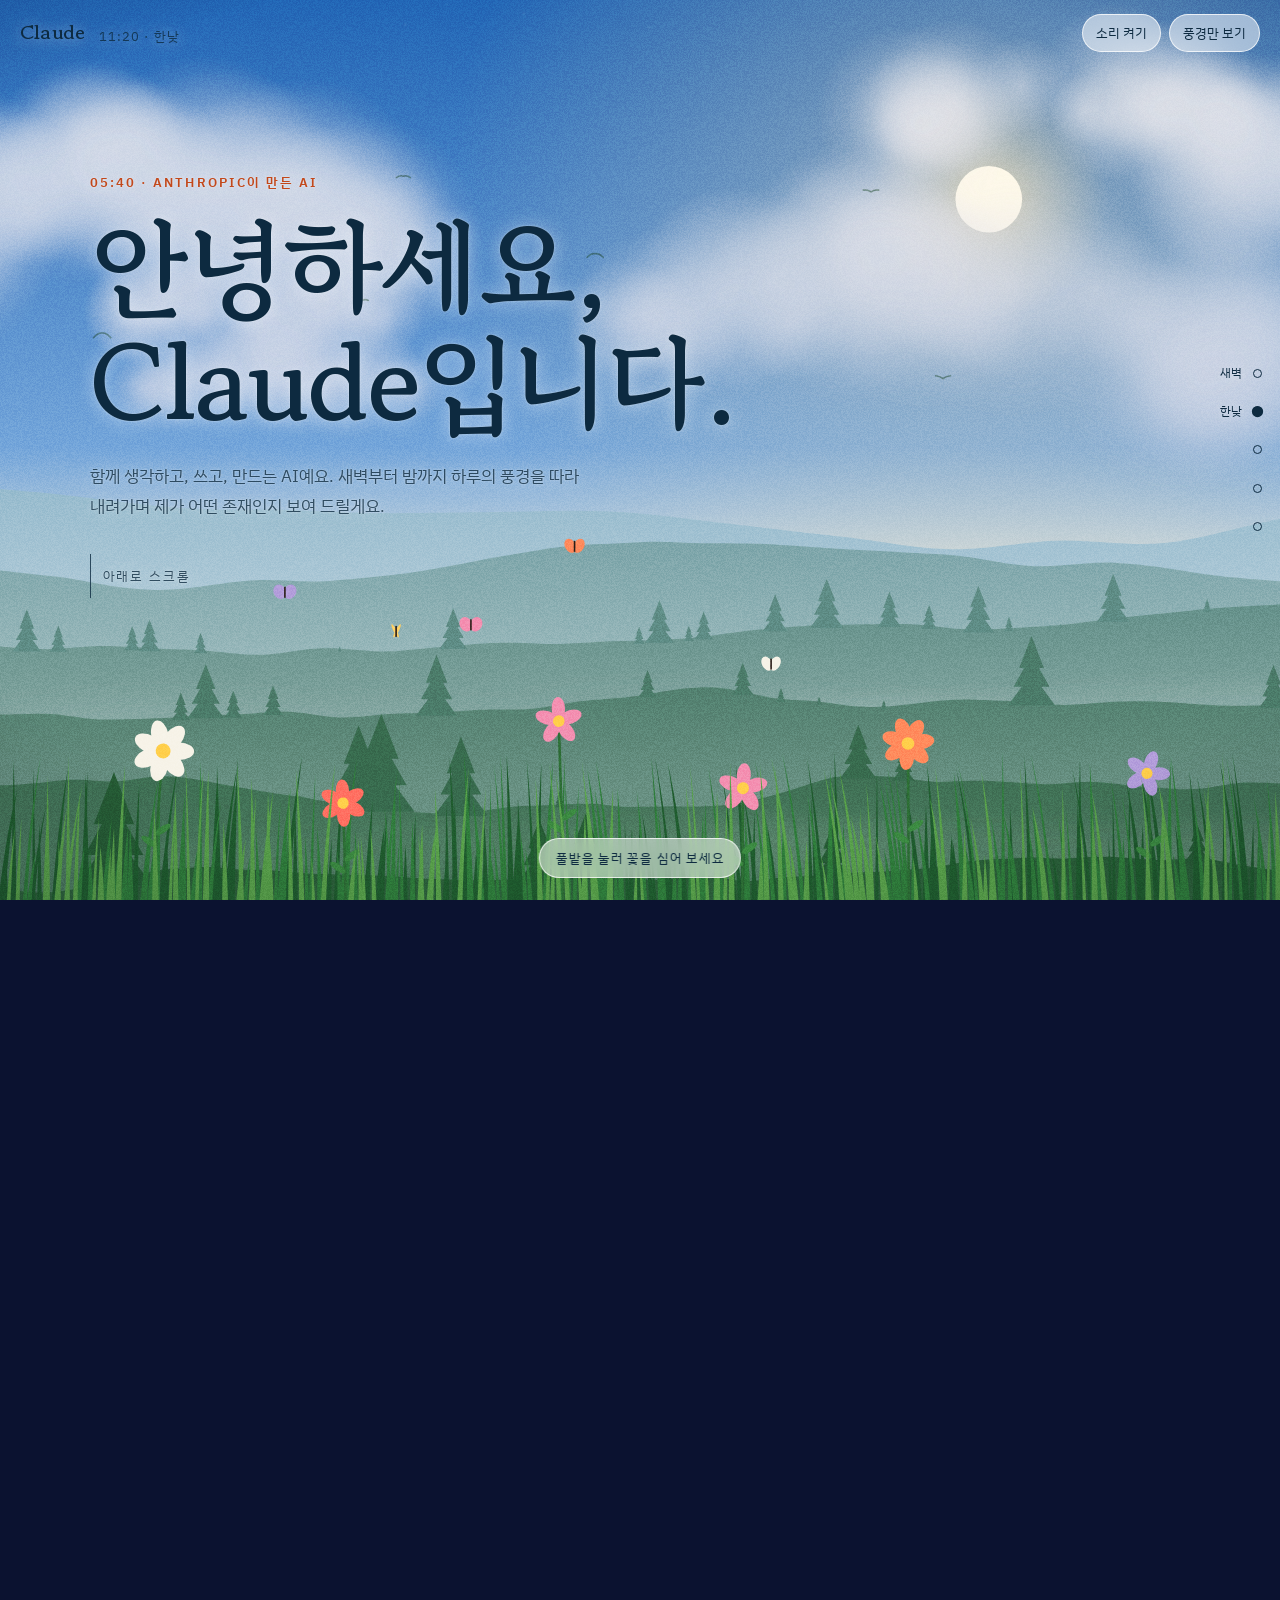
==== claude/index.html @ 13caf034 "Add interactive landscape site introducing Claude A single self-contained page at claude/index.html:" ====
<!DOCTYPE html>
<html lang="ko">
<head>
<meta charset="UTF-8">
<meta name="viewport" content="width=device-width, initial-scale=1.0, viewport-fit=cover">
<!--PAGE-->
<title>Claude의 하루</title>
<meta name="claude:viewport-fit-sides" content="cover">
<meta name="description" content="새벽부터 밤까지, 코드로 그린 풍경을 따라 걸으며 만나는 Claude 소개.">
<link rel="preconnect" href="https://fonts.googleapis.com">
<link rel="preconnect" href="https://fonts.gstatic.com" crossorigin>
<link rel="stylesheet" href="https://fonts.googleapis.com/css2?family=Gowun+Batang:wght@400;700&family=IBM+Plex+Sans+KR:wght@400;500;600&display=swap">
<style>
/* Layout: one fixed painted world behind the page; scrolling moves the clock from dawn to night,
   and short text panels drift over the sky while the lower third stays free for play. */
:root {
  color-scheme: dark;
  --night: #0b1230;          /* ground behind the canvas */
  --ink: #fdf8ef;            /* text on dusk and night skies */
  --ink-soft: rgba(253, 248, 239, .78);
  --ink-shadow: rgba(8, 10, 30, .55);
  --glass: rgba(14, 18, 44, .42);
  --glass-line: rgba(255, 255, 255, .2);
  --ember: #ff9a62;          /* sunrise accent */
  --focus: #ffd9a0;
  --display: "Gowun Batang", "Nanum Myeongjo", "Apple SD Gothic Neo", Georgia, serif;
  --body: "IBM Plex Sans KR", "Apple SD Gothic Neo", "Malgun Gothic", system-ui, sans-serif;
  --gutter-l: max(20px, env(safe-area-inset-left, 0px));
  --gutter-r: max(20px, env(safe-area-inset-right, 0px));
}
body[data-tone="day"] {
  --ink: #0d2a40;
  --ink-soft: rgba(13, 42, 64, .8);
  --ink-shadow: rgba(255, 255, 255, .5);
  --glass: rgba(255, 255, 255, .5);
  --glass-line: rgba(255, 255, 255, .75);
  --ember: #c2481b;
  --focus: #0d2a40;
}
* { box-sizing: border-box; }
html { scroll-behavior: auto; }
body {
  margin: 0;
  background: var(--night);
  color: var(--ink);
  font-family: var(--body);
  font-size: 16px;
  line-height: 1.7;
  -webkit-font-smoothing: antialiased;
  overflow-x: hidden;
  word-break: keep-all;
  overflow-wrap: break-word;
  transition: color .6s;
}
#track { height: 1140vh; }
#world, .grain { position: fixed; inset: 0; width: 100%; height: 100%; }
#world { display: block; touch-action: pan-y; }
.grain { pointer-events: none; mix-blend-mode: overlay; opacity: .09; background-size: 180px 180px; }
.vignette { position: fixed; inset: 0; pointer-events: none;
  background: radial-gradient(120% 90% at 50% 45%, transparent 55%, rgba(5, 6, 20, .38) 100%); }

button { font: inherit; color: inherit; background: none; border: 0; cursor: pointer; }
a { color: inherit; }
:focus-visible { outline: 2px solid var(--focus); outline-offset: 3px; border-radius: 6px; }

/* top bar */
.top {
  position: fixed; inset: 0 0 auto 0; z-index: 5;
  display: flex; align-items: center; justify-content: space-between; gap: 12px;
  padding: calc(14px + env(safe-area-inset-top, 0px)) var(--gutter-r) 10px var(--gutter-l);
  text-shadow: 0 1px 14px var(--ink-shadow);
}
.brand { display: flex; align-items: baseline; gap: 14px; min-width: 0; }
.brand b { font-family: var(--display); font-size: 20px; letter-spacing: .01em; }
.clock { font-size: 13px; letter-spacing: .08em; color: var(--ink-soft); font-variant-numeric: tabular-nums; white-space: nowrap; }
.tools { display: flex; gap: 8px; }
.tool {
  font-size: 13px; padding: 7px 13px; border-radius: 999px;
  border: 1px solid var(--glass-line); background: var(--glass);
  -webkit-backdrop-filter: blur(10px); backdrop-filter: blur(10px);
  white-space: nowrap; transition: background .3s, border-color .3s;
}
.tool[aria-pressed="true"] { background: var(--ink); color: var(--night); border-color: var(--ink); }
body[data-tone="day"] .tool[aria-pressed="true"] { color: #fff; }

/* chapter dots */
.dots {
  position: fixed; z-index: 5; top: 50%; right: max(14px, env(safe-area-inset-right, 0px));
  transform: translateY(-50%); display: flex; flex-direction: column; gap: 6px; align-items: flex-end;
}
.dot { display: flex; align-items: center; gap: 10px; padding: 6px 4px; font-size: 12px; letter-spacing: .06em; text-shadow: 0 1px 10px var(--ink-shadow); }
.dot span { opacity: 0; transform: translateX(6px); transition: opacity .3s, transform .3s; }
.dot i { width: 9px; height: 9px; border-radius: 50%; border: 1.5px solid var(--ink); transition: background .3s, transform .3s; }
.dot:hover span, .dot:focus-visible span, .dot.on span { opacity: 1; transform: none; }
.dot.on i { background: var(--ink); transform: scale(1.25); }

/* panels */
.panel {
  position: fixed; z-index: 3; inset: 0;
  padding: calc(92px + env(safe-area-inset-top, 0px)) var(--gutter-r) 90px var(--gutter-l);
  display: flex; pointer-events: none;
  opacity: 0; visibility: hidden; will-change: opacity, transform;
  text-shadow: 0 1px 18px var(--ink-shadow), 0 0 2px var(--ink-shadow);
}
.panel.first { opacity: 1; visibility: visible; }
.panel > .in { pointer-events: auto; min-width: 0; }
body.bare .panel, body.bare .dots { opacity: 0 !important; visibility: hidden !important; }
.eyebrow { font-size: 13px; letter-spacing: .16em; color: var(--ember); font-weight: 600; margin: 0 0 14px; font-variant-numeric: tabular-nums; }
h1, h2 { font-family: var(--display); font-weight: 700; margin: 0; text-wrap: balance; letter-spacing: -.01em; }
h1 { font-size: clamp(46px, 8.4vw, 118px); line-height: 1.08; }
h2 { font-size: clamp(30px, 4.2vw, 54px); line-height: 1.2; }
.lead { font-size: clamp(16px, 1.35vw, 19px); color: var(--ink-soft); max-width: 31em; margin: 22px 0 0; }

.p-hero { align-items: flex-start; padding-left: max(var(--gutter-l), 7vw); padding-top: 19vh; }
.cue { margin-top: 34px; display: inline-flex; align-items: center; gap: 12px; font-size: 13px; letter-spacing: .14em; color: var(--ink-soft); }
.cue::before { content: ""; width: 1px; height: 44px; background: currentColor; transform-origin: top; animation: drip 2.4s ease-in-out infinite; }
@keyframes drip { 0% { transform: scaleY(0); } 55% { transform: scaleY(1); opacity: 1; } 100% { transform: scaleY(1); opacity: 0; } }

.p-do { align-items: flex-start; padding-left: max(var(--gutter-l), 7vw); }
.does { list-style: none; padding: 0; margin: 30px 0 0; display: grid; grid-template-columns: repeat(2, minmax(0, 1fr)); gap: 20px 34px; max-width: 600px; }
.does li { border-top: 1px solid var(--ink); padding-top: 10px; }
.does b, .vals b { display: block; font-family: var(--display); font-size: 21px; }
.does span, .vals span { display: block; font-size: 14.5px; color: var(--ink-soft); line-height: 1.6; }

.p-chat { align-items: flex-start; justify-content: flex-end; padding-right: max(var(--gutter-r), 9vw); }
.chat {
  width: min(460px, 100%); border-radius: 22px; padding: 22px;
  background: var(--glass); border: 1px solid var(--glass-line);
  -webkit-backdrop-filter: blur(18px) saturate(1.2); backdrop-filter: blur(18px) saturate(1.2);
  text-shadow: none; box-shadow: 0 24px 60px -30px rgba(10, 30, 50, .5);
}
.chat h2 { font-size: 26px; }
.chat .note { font-size: 12.5px; color: var(--ink-soft); margin: 6px 0 0; }
.log { min-height: 168px; margin: 16px 0; display: flex; flex-direction: column; gap: 10px; justify-content: flex-end; }
.msg { max-width: 92%; padding: 10px 14px; border-radius: 16px; font-size: 15px; line-height: 1.65; white-space: pre-line; }
.msg.me { align-self: flex-end; background: var(--ink); color: #fff; border-bottom-right-radius: 5px; }
body:not([data-tone="day"]) .msg.me { color: var(--night); }
.msg.ai { align-self: flex-start; background: rgba(255, 255, 255, .5); border-bottom-left-radius: 5px; }
body:not([data-tone="day"]) .msg.ai { background: rgba(255, 255, 255, .12); }
.msg.ai.typing::after { content: ""; display: inline-block; width: 7px; height: 1em; margin-left: 2px; vertical-align: -2px; background: var(--ember); animation: blink 1s steps(2) infinite; }
@keyframes blink { 50% { opacity: 0; } }
.chips { display: flex; flex-wrap: wrap; gap: 8px; }
.chip { font-size: 14px; padding: 7px 14px; border-radius: 999px; border: 1px solid var(--ink); transition: background .25s, color .25s; }
.chip:hover:not(:disabled) { background: var(--ink); color: #fff; }
body:not([data-tone="day"]) .chip:hover:not(:disabled) { color: var(--night); }
.chip:disabled { opacity: .45; cursor: default; }

.p-vals { align-items: flex-start; justify-content: center; text-align: center; }
.p-vals .lead { margin-inline: auto; }
.vals { list-style: none; padding: 0; margin: 30px auto 0; display: grid; grid-template-columns: repeat(4, minmax(0, 1fr)); gap: 22px 30px; max-width: 980px; }
.vals li { border-top: 1px solid var(--glass-line); padding-top: 12px; }

.p-night { align-items: flex-end; padding-left: max(var(--gutter-l), 6vw); padding-bottom: 92px; }
.p-night .in { max-width: 400px; }
.p-night h2 { font-size: clamp(26px, 3vw, 38px); }
.p-night .lead { font-size: 15px; margin-top: 12px; }
.found { list-style: none; padding: 0; margin: 14px 0 0; font-size: 14px; display: grid; gap: 3px; }
.found li { color: var(--ink-soft); opacity: .5; }
.found li.got { opacity: 1; color: var(--ink); }
.found li b { font-family: var(--display); margin-right: 8px; color: var(--ember); }
.count { font-size: 13px; letter-spacing: .14em; margin-top: 12px; color: var(--ember); font-variant-numeric: tabular-nums; }

.p-end { align-items: flex-start; padding-left: max(var(--gutter-l), 7vw); padding-top: 17vh; }
.ways { display: flex; flex-wrap: wrap; gap: 12px; margin: 28px 0 0; padding: 0; list-style: none; }
.ways a {
  display: block; text-decoration: none; padding: 13px 20px; border-radius: 16px;
  border: 1px solid var(--glass-line); background: var(--glass);
  -webkit-backdrop-filter: blur(12px); backdrop-filter: blur(12px);
  transition: transform .25s, background .25s; text-shadow: none;
}
.ways a:hover { transform: translateY(-3px); background: rgba(255, 255, 255, .2); }
.ways b { display: block; font-family: var(--display); font-size: 19px; }
.ways span { font-size: 13px; color: var(--ink-soft); }
.fine { font-size: 12.5px; color: var(--ink-soft); margin: 26px 0 0; max-width: 34em; }
.again { margin-top: 14px; font-size: 14px; text-decoration: underline; text-underline-offset: 4px; padding: 4px 0; }

.hint {
  position: fixed; z-index: 4; left: 50%; bottom: calc(22px + env(safe-area-inset-bottom, 0px));
  transform: translateX(-50%); width: max-content; max-width: calc(100% - 40px); text-align: center;
  font-size: 13px; letter-spacing: .06em; padding: 8px 16px; border-radius: 999px;
  background: var(--glass); border: 1px solid var(--glass-line);
  -webkit-backdrop-filter: blur(10px); backdrop-filter: blur(10px);
  pointer-events: none; opacity: 0; transition: opacity .6s;
}
.hint.show { opacity: 1; }

@media (max-width: 760px) {
  .panel { padding-top: calc(78px + env(safe-area-inset-top, 0px)); padding-bottom: 76px; }
  .p-hero, .p-end { padding-top: 15vh; }
  .p-hero, .p-do, .p-end, .p-night { padding-left: var(--gutter-l); }
  .p-chat { padding-right: var(--gutter-r); justify-content: center; }
  .dots { display: none; }
  .tool .long { display: none; }
  .does { gap: 14px 18px; margin-top: 20px; }
  .does b, .vals b { font-size: 18px; }
  .does span, .vals span { font-size: 13.5px; }
  .vals { grid-template-columns: repeat(2, minmax(0, 1fr)); gap: 14px 18px; margin-top: 20px; }
  .p-vals { text-align: left; justify-content: flex-start; }
  .lead { margin-top: 14px; }
  .chat { padding: 16px; }
  .log { min-height: 150px; }
  .p-night { padding-bottom: 78px; }
  .found li:not(.latest) { display: none; }
}
@media (prefers-reduced-motion: reduce) {
  .cue::before { animation: none; }
}
</style>

<canvas id="world" aria-hidden="true"></canvas>
<div class="grain" id="grain"></div>
<div class="vignette"></div>

<header class="top">
  <div class="brand"><b>Claude</b><span class="clock" id="clock">05:40 · 새벽</span></div>
  <div class="tools">
    <button class="tool" id="btnSound" type="button" aria-pressed="false">소리<span class="long"> 켜기</span></button>
    <button class="tool" id="btnBare" type="button" aria-pressed="false">풍경만<span class="long"> 보기</span></button>
  </div>
</header>

<nav class="dots" aria-label="하루의 장면">
  <button class="dot on" type="button" data-u="0"><span>새벽</span><i></i></button>
  <button class="dot" type="button" data-u="2.25"><span>한낮</span><i></i></button>
  <button class="dot" type="button" data-u="5.35"><span>노을</span><i></i></button>
  <button class="dot" type="button" data-u="7.55"><span>밤</span><i></i></button>
  <button class="dot" type="button" data-u="10.4"><span>다시 새벽</span><i></i></button>
</nav>

<main>
  <section class="panel p-hero first" data-a="-2" data-b="-1" data-c="0.45" data-d="0.85">
    <div class="in">
      <p class="eyebrow">05:40 · ANTHROPIC이 만든 AI</p>
      <h1>안녕하세요,<br>Claude입니다.</h1>
      <p class="lead">함께 생각하고, 쓰고, 만드는 AI예요. 새벽부터 밤까지 하루의 풍경을 따라 내려가며 제가 어떤 존재인지 보여 드릴게요.</p>
      <div class="cue">아래로 스크롤</div>
    </div>
  </section>

  <section class="panel p-do" data-a="1.85" data-b="2.15" data-c="2.8" data-d="3.05">
    <div class="in">
      <p class="eyebrow">12:30 · 한낮의 초원</p>
      <h2>낮에는 함께<br>일을 합니다</h2>
      <ul class="does">
        <li><b>쓰기</b><span>초안을 잡고, 문장을 다듬고, 긴 글을 요약합니다.</span></li>
        <li><b>코딩</b><span>코드를 읽고, 버그를 찾고, 처음부터 만듭니다.</span></li>
        <li><b>분석</b><span>문서와 표, 이미지를 읽고 핵심을 정리합니다.</span></li>
        <li><b>배움</b><span>어려운 개념을 눈높이에 맞춰 풀어 설명합니다.</span></li>
      </ul>
    </div>
  </section>

  <section class="panel p-chat" data-a="3.05" data-b="3.3" data-c="3.85" data-d="4.1">
    <div class="in chat">
      <h2>말을 걸어 보세요</h2>
      <p class="note">예시로 미리 써 둔 답변이에요. 진짜 대화는 claude.ai에서 할 수 있어요.</p>
      <div class="log" id="log" aria-live="polite">
        <div class="msg ai">무엇이든 물어보세요. 아래 질문 중 하나를 골라 주세요.</div>
      </div>
      <div class="chips" id="chips">
        <button class="chip" type="button" data-q="0">넌 누구야?</button>
        <button class="chip" type="button" data-q="1">뭘 잘해?</button>
        <button class="chip" type="button" data-q="2">틀릴 때도 있어?</button>
        <button class="chip" type="button" data-q="3">시 한 줄 써 줘</button>
      </div>
    </div>
  </section>

  <section class="panel p-vals" data-a="5.0" data-b="5.3" data-c="6.0" data-d="6.3">
    <div class="in">
      <p class="eyebrow">18:50 · 노을 진 호수</p>
      <h2>어떤 마음으로 일하느냐도<br>중요합니다</h2>
      <ul class="vals">
        <li><b>정직하게</b><span>모르는 것은 모른다고 말합니다.</span></li>
        <li><b>신중하게</b><span>해가 될 수 있는 일 앞에서는 멈춰 생각합니다.</span></li>
        <li><b>호기심으로</b><span>어떤 주제든 진심으로 궁금해하며 듣습니다.</span></li>
        <li><b>당신 편에서</b><span>듣기 좋은 말보다 도움이 되는 말을 고릅니다.</span></li>
      </ul>
    </div>
  </section>

  <section class="panel p-night" data-a="7.2" data-b="7.5" data-c="8.7" data-d="8.95">
    <div class="in">
      <p class="eyebrow">23:40 · 별이 뜬 밤</p>
      <h2>흩어진 점을 이으면 이야기가 됩니다</h2>
      <p class="lead">저도 그렇게 일해요. 흩어진 정보를 이어 뜻을 만듭니다. 밤하늘에 숨은 별자리 다섯 개를 찾아보세요.</p>
      <ul class="found" id="found"></ul>
      <div class="count" id="count">별자리 0 / 5</div>
    </div>
  </section>

  <section class="panel p-end" data-a="9.5" data-b="9.85" data-c="99" data-d="100">
    <div class="in">
      <p class="eyebrow">05:40 · 다시, 새벽</p>
      <h2>내일도 여기 있을게요</h2>
      <p class="lead">저는 틀릴 수 있고, 사람을 대신할 수도 없어요. 다만 당신이 하려는 일을 조금 더 멀리, 조금 더 가볍게 가도록 도울 수 있습니다.</p>
      <ul class="ways">
        <li><a href="https://claude.ai" target="_blank" rel="noopener"><b>Claude 앱</b><span>웹 · 데스크톱 · 모바일에서 대화</span></a></li>
        <li><a href="https://claude.com/claude-code" target="_blank" rel="noopener"><b>Claude Code</b><span>터미널과 에디터에서 함께 코딩</span></a></li>
        <li><a href="https://platform.claude.com" target="_blank" rel="noopener"><b>API</b><span>내 서비스에 Claude 연결하기</span></a></li>
      </ul>
      <p class="fine">이 페이지의 풍경은 이미지 한 장 없이 전부 코드로 그렸습니다. Claude가 직접 만든 소개 페이지이며, Anthropic 공식 사이트는 아닙니다.</p>
      <button class="again" id="again" type="button">처음 새벽으로 돌아가기</button>
    </div>
  </section>
</main>

<div class="hint" id="hint"></div>
<div id="track"></div>

<script>
(() => {
'use strict';
const cv = document.getElementById('world'), ctx = cv.getContext('2d');
const reduce = matchMedia('(prefers-reduced-motion: reduce)').matches;
const TOTAL = 10.4;
const KF = [[1.2, 2.0], [4.3, 5.1], [6.5, 7.3], [8.8, 9.6]];

/* ---------- helpers ---------- */
const lerp = (a, b, t) => a + (b - a) * t;
const clamp = (v, a = 0, b = 1) => v < a ? a : v > b ? b : v;
const smooth = (a, b, v) => { const t = clamp((v - a) / (b - a)); return t * t * (3 - 2 * t); };
const hash = n => { const s = Math.sin(n * 127.1 + 311.7) * 43758.5453; return s - Math.floor(s); };
const noise = x => { const i = Math.floor(x), f = x - i, u = f * f * (3 - 2 * f); return lerp(hash(i), hash(i + 1), u); };
const fbm = x => noise(x) * .5 + noise(x * 2.03 + 11.3) * .27 + noise(x * 4.1 + 5.7) * .15 + noise(x * 8.3 + 2.1) * .08;
const hex = h => [parseInt(h.slice(1, 3), 16), parseInt(h.slice(3, 5), 16), parseInt(h.slice(5, 7), 16)];
const mix = (a, b, t) => [lerp(a[0], b[0], t), lerp(a[1], b[1], t), lerp(a[2], b[2], t)];
const rgb = (c, a = 1) => `rgba(${c[0] | 0},${c[1] | 0},${c[2] | 0},${a})`;
const rnd = (a = 1, b) => b === undefined ? Math.random() * a : a + Math.random() * (b - a);

/* ---------- scenes ---------- */
const RAW = [
  { name: '새벽', clock: 340, top: '#131a42', mid: '#5a4a84', bot: '#f8b78c', midPos: .48, far: '#8d86b3', near: '#141935',
    mist: '#f6c6aa', mistA: .6, sun: [.64, .565], sunC: '#fff1d2', glow: '#ff9c68', sunR: .042, moon: 0, stars: .3, cloud: .3,
    cloudA: '#ffd3ba', cloudB: '#a67fa6', base: [.64, .70, .77, .85, .93, 1.03], amp: [.30, .27, .22, .18, .15, .13],
    sharp: .85, forest: .55, water: 0, grass: 0, night: 0, fog: .9, birds: 1 },
  { name: '한낮', clock: 750, top: '#2676cf', mid: '#79b9ec', bot: '#e6f4f0', midPos: .5, far: '#8fc0cf', near: '#2a6a35',
    mist: '#eaf8ff', mistA: .35, sun: [.8, .15], sunC: '#fffcee', glow: '#fff3bf', sunR: .036, moon: 0, stars: 0, cloud: .95,
    cloudA: '#ffffff', cloudB: '#c5d9ee', base: [.66, .71, .77, .84, .92, 1.02], amp: [.13, .12, .11, .10, .09, .08],
    sharp: 0, forest: .2, water: 0, grass: 1, night: 0, fog: 0, birds: .5 },
  { name: '노을', clock: 1130, top: '#221a4c', mid: '#c0527a', bot: '#ffc56c', midPos: .58, far: '#9a5880', near: '#21132e',
    mist: '#ff9f78', mistA: .5, sun: [.5, .58], sunC: '#fff1c4', glow: '#ff7a3c', sunR: .052, moon: 0, stars: .12, cloud: .5,
    cloudA: '#ffb48c', cloudB: '#86477a', base: [.612, .617, .622, .628, .633, 1.1], amp: [.21, .16, .11, .065, .03, .1],
    sharp: .55, forest: .4, water: 1, grass: 0, night: 0, fog: .25, birds: .6 },
  { name: '밤', clock: 1420, top: '#030716', mid: '#0a1737', bot: '#1f3b68', midPos: .55, far: '#1a3058', near: '#03060f',
    mist: '#2f548a', mistA: .45, sun: [.3, 1.2], sunC: '#fff1d2', glow: '#ff9c68', sunR: .04, moon: 1, stars: 1, cloud: .07,
    cloudA: '#5a76a8', cloudB: '#17264a', base: [.68, .74, .80, .86, .93, 1.03], amp: [.20, .20, .18, .15, .13, .12],
    sharp: .6, forest: .75, water: 0, grass: 0, night: 1, fog: .3, birds: 0 },
  { name: '새벽', clock: 1780, top: '#1c2960', mid: '#b47393', bot: '#ffdcaa', midPos: .46, far: '#a595c0', near: '#1a2046',
    mist: '#ffd3ba', mistA: .65, sun: [.44, .5], sunC: '#fff6de', glow: '#ffab78', sunR: .046, moon: 0, stars: .08, cloud: .55,
    cloudA: '#ffe0c4', cloudB: '#c08aa4', base: [.63, .69, .76, .84, .92, 1.03], amp: [.27, .25, .21, .17, .14, .12],
    sharp: .8, forest: .5, water: 0, grass: 0, night: 0, fog: 1, birds: 1 }
];
const COLORS = ['top', 'mid', 'bot', 'far', 'near', 'mist', 'sunC', 'glow', 'cloudA', 'cloudB'];
const NUMS = ['clock', 'midPos', 'mistA', 'sunR', 'moon', 'stars', 'cloud', 'sharp', 'forest', 'water', 'grass', 'night', 'fog', 'birds'];
const S = RAW.map(r => { const o = { ...r }; COLORS.forEach(k => o[k] = hex(r[k])); return o; });
const P = {};
function blend(s) {
  const i = Math.min(S.length - 2, Math.floor(s)), t = clamp(s - i), A = S[i], B = S[i + 1];
  COLORS.forEach(k => P[k] = mix(A[k], B[k], t));
  NUMS.forEach(k => P[k] = lerp(A[k], B[k], t));
  P.sun = [lerp(A.sun[0], B.sun[0], t), lerp(A.sun[1], B.sun[1], t)];
  P.base = A.base.map((v, k) => lerp(v, B.base[k], t));
  P.amp = A.amp.map((v, k) => lerp(v, B.amp[k], t));
}

/* ---------- state ---------- */
let W = 0, H = 0, DPR = 1, T = 0, last = performance.now();
let u = 0, sT = 0, sE = 0, wx = 0;
const ptr = { x: .5, y: .5, sx: .5, sy: .5, px: -999, py: -999, on: false };
const FREQ = [1.0, 1.25, 1.5, 1.8, 2.1, 2.4], SPEED = [.1, .18, .3, .46, .68, 1];
const WATER_Y = .636;

/* ---------- prerendered pieces ---------- */
let starCv, cloudCv, cloudCtx, puffs = [], auroraCv, tw = [];
function makePuff(seed) {
  const c = document.createElement('canvas'); c.width = 512; c.height = 220;
  const g = c.getContext('2d');
  for (let i = 0; i < 22; i++) {
    const x = 70 + hash(seed + i) * 372, r = 34 + hash(seed + i * 3.3) * 58;
    const y = 150 - hash(seed + i * 7.7) * 60 * Math.sin((x - 70) / 372 * Math.PI) - r * .15;
    const gr = g.createRadialGradient(x, y, 0, x, y, r);
    gr.addColorStop(0, 'rgba(255,255,255,.55)'); gr.addColorStop(.6, 'rgba(255,255,255,.22)'); gr.addColorStop(1, 'rgba(255,255,255,0)');
    g.fillStyle = gr; g.beginPath(); g.arc(x, y, r, 0, 7); g.fill();
  }
  return c;
}
function buildStatic() {
  starCv = document.createElement('canvas'); starCv.width = Math.round(W * DPR); starCv.height = Math.round(H * .8 * DPR);
  const g = starCv.getContext('2d'); g.scale(DPR, DPR);
  // milky way
  g.save(); g.translate(W * .55, H * .3); g.rotate(-.5);
  for (let i = 0; i < 26; i++) {
    const x = (hash(i * 3.1) - .5) * W * 1.2, y = (hash(i * 5.3) - .5) * H * .12, r = H * (.08 + hash(i * 9.1) * .12);
    const gr = g.createRadialGradient(x, y, 0, x, y, r);
    gr.addColorStop(0, 'rgba(150,170,255,.07)'); gr.addColorStop(1, 'rgba(150,170,255,0)');
    g.fillStyle = gr; g.fillRect(x - r, y - r, r * 2, r * 2);
  }
  for (let i = 0; i < 700; i++) {
    const x = (Math.random() - .5) * W * 1.3, y = (Math.random() + Math.random() - 1) * H * .09;
    g.fillStyle = `rgba(235,240,255,${rnd(.15, .6)})`; g.fillRect(x, y, rnd(.5, 1.3), rnd(.5, 1.3));
  }
  g.restore();
  const n = Math.round(W * H / 1900);
  for (let i = 0; i < n; i++) {
    const x = Math.random() * W, y = Math.pow(Math.random(), 1.3) * H * .8, r = Math.random() < .08 ? rnd(1, 1.6) : rnd(.4, 1);
    g.fillStyle = `rgba(${rnd(220, 255) | 0},${rnd(225, 250) | 0},255,${rnd(.35, .95)})`;
    g.beginPath(); g.arc(x, y, r, 0, 7); g.fill();
  }
  tw = []; for (let i = 0; i < 46; i++) tw.push({ x: Math.random(), y: Math.random() * .6, r: rnd(1, 1.9), p: rnd(7), s: rnd(.8, 2.2) });
  cloudCv = document.createElement('canvas'); cloudCv.width = Math.ceil(W / 2); cloudCv.height = Math.ceil(H * .72 / 2);
  cloudCtx = cloudCv.getContext('2d');
}
function buildOnce() {
  puffs = [makePuff(1), makePuff(40), makePuff(90)];
  auroraCv = document.createElement('canvas'); auroraCv.width = 1; auroraCv.height = 128;
  const g = auroraCv.getContext('2d'), gr = g.createLinearGradient(0, 0, 0, 128);
  gr.addColorStop(0, 'rgba(150,110,255,0)'); gr.addColorStop(.25, 'rgba(130,140,255,.35)');
  gr.addColorStop(.6, 'rgba(90,255,190,.75)'); gr.addColorStop(.85, 'rgba(120,255,170,.3)'); gr.addColorStop(1, 'rgba(120,255,170,0)');
  g.fillStyle = gr; g.fillRect(0, 0, 1, 128);
  const n = document.createElement('canvas'); n.width = n.height = 180;
  const ng = n.getContext('2d'), id = ng.createImageData(180, 180);
  for (let i = 0; i < id.data.length; i += 4) { const v = Math.random() * 255; id.data[i] = id.data[i + 1] = id.data[i + 2] = v; id.data[i + 3] = 255; }
  ng.putImageData(id, 0, 0);
  document.getElementById('grain').style.backgroundImage = `url(${n.toDataURL()})`;
}

/* ---------- actors ---------- */
const clouds = Array.from({ length: 8 }, (_, i) => ({ x: hash(i * 2.7) * 1.6, y: .06 + hash(i * 4.9) * .36, s: .5 + hash(i * 8.3) * .9, v: .004 + hash(i * 6.1) * .006, k: i % 3 }));
let blades = [], bladeW = 0;
function buildGrass() {
  if (Math.abs(bladeW - W) < 2) return; bladeW = W;
  const n = Math.min(560, Math.floor(W / 4.2)); blades = [];
  for (let i = 0; i < n; i++) blades.push({ x: (i + Math.random()) / n * W, h: rnd(.055, .2), w: rnd(1.6, 3.4), c: (Math.random() * 3) | 0, p: rnd(7), b: 0 });
}
const PETALS = ['#ff8a5c', '#ffd166', '#f7f3e8', '#f48fb1', '#b39ddb', '#ff6f61'];
const flowers = [];
function plant(xn, hn, t0) {
  flowers.push({ x: xn, h: hn, t0, c: PETALS[(Math.random() * PETALS.length) | 0], n: 5 + ((Math.random() * 3) | 0), p: rnd(7), b: 0, r: rnd(.85, 1.25) });
  if (flowers.length > 70) flowers.shift();
}
[[.12, .2], [.27, .13], [.44, .24], [.58, .15], [.71, .21], [.9, .17]].forEach(([x, h]) => plant(x, h, -10));
const birds = [], bursts = [];
for (let i = 0; i < 6; i++) birds.push({ x: rnd(1), y: rnd(.18, .42), v: rnd(.012, .022), p: rnd(7), s: rnd(5, 9) });
const flies = Array.from({ length: 5 }, (_, i) => ({ x: rnd(1), y: rnd(.55, .8), p: rnd(100), c: PETALS[i % PETALS.length] }));
const glow = Array.from({ length: 30 }, () => ({ x: rnd(1), y: rnd(.5, .95), p: rnd(100), s: rnd(.6, 1.4) }));
const ripples = [], shoots = [];
let lastRipple = 0, nextShoot = 4;

const CONS = [
  { name: '쓰다', desc: '초안을 쓰고, 문장을 다듬습니다.', at: [.15, .26], pt: [.22, .17], p: [[-1, 1], [-.45, .4], [.1, -.1], [.9, -.9], [.75, -.05]], e: [[0, 1], [1, 2], [2, 3], [3, 4], [4, 2]] },
  { name: '짓다', desc: '코드를 읽고, 고치고, 새로 만듭니다.', at: [.36, .17], pt: [.74, .15], p: [[-.35, -.8], [-1, 0], [-.35, .8], [.35, -.8], [1, 0], [.35, .8]], e: [[0, 1], [1, 2], [3, 4], [4, 5]] },
  { name: '읽다', desc: '자료와 이미지에서 의미를 찾아냅니다.', at: [.56, .33], pt: [.26, .33], p: [[-1, .7], [-.45, .1], [0, .45], [.5, -.4], [1, -.8]], e: [[0, 1], [1, 2], [2, 3], [3, 4]] },
  { name: '잇다', desc: '여러 언어를 오가며 뜻을 잇습니다.', at: [.75, .19], pt: [.75, .32], p: [[-1, .5], [-.5, -.2], [0, -.5], [.5, -.2], [1, .5]], e: [[0, 1], [1, 2], [2, 3], [3, 4], [0, 4]] },
  { name: '헤아리다', desc: '복잡한 문제를 차근차근 풀어 갑니다.', at: [.9, .4], pt: [.5, .45], p: [[0, 0], [0, -1], [.95, -.31], [.59, .81], [-.59, .81], [-.95, -.31]], e: [[0, 1], [0, 2], [0, 3], [0, 4], [0, 5]] }
];
CONS.forEach(c => { c.found = false; c.t0 = 0; });
const foundEl = document.getElementById('found'), countEl = document.getElementById('count');
CONS.forEach(c => { const li = document.createElement('li'); li.textContent = '· · ·'; foundEl.appendChild(li); c.li = li; });
const conPos = c => { const a = W < H * .85 ? c.pt : c.at; return [a[0] * W, a[1] * H, Math.min(W, H) * (W < H * .85 ? .095 : .085)]; };
function find(c) {
  if (c.found) return; c.found = true; c.t0 = T;
  foundEl.querySelectorAll('.latest').forEach(l => l.classList.remove('latest'));
  c.li.innerHTML = ''; const b = document.createElement('b'); b.textContent = c.name; c.li.append(b, c.desc); c.li.classList.add('got', 'latest');
  const n = CONS.filter(k => k.found).length;
  countEl.textContent = n === 5 ? '다섯 개를 모두 찾았어요' : `별자리 ${n} / 5`;
  chime(n + 1);
  if (n === 5) for (let i = 0; i < 6; i++) setTimeout(() => shoot(rnd(.1, .8) * W, rnd(.05, .3) * H), i * 260);
}
function shoot(x, y) { shoots.push({ x, y, vx: rnd(520, 760), vy: rnd(190, 320), t: 0 }); }

/* ---------- sound (off until asked) ---------- */
let ac = null, master = null, soundOn = false;
const NOTES = [392, 523.25, 587.33, 659.25, 783.99, 880, 1046.5];
function initSound() {
  ac = new (window.AudioContext || window.webkitAudioContext)();
  master = ac.createGain(); master.gain.value = 0; master.connect(ac.destination);
  const len = ac.sampleRate * 3, buf = ac.createBuffer(1, len, ac.sampleRate), d = buf.getChannelData(0);
  let b = 0; for (let i = 0; i < len; i++) { b = (b + .02 * (Math.random() * 2 - 1)) / 1.02; d[i] = b * 3.2; }
  const src = ac.createBufferSource(); src.buffer = buf; src.loop = true;
  const lp = ac.createBiquadFilter(); lp.type = 'lowpass'; lp.frequency.value = 480;
  const wg = ac.createGain(); wg.gain.value = .16;
  const lfo = ac.createOscillator(), lg = ac.createGain(); lfo.frequency.value = .11; lg.gain.value = .09;
  lfo.connect(lg); lg.connect(wg.gain); lfo.start();
  src.connect(lp); lp.connect(wg); wg.connect(master); src.start();
}
function chime(i) {
  if (!soundOn || !ac) return;
  const t = ac.currentTime, f = NOTES[((i | 0) % NOTES.length + NOTES.length) % NOTES.length];
  [1, 2.01].forEach((m, k) => {
    const o = ac.createOscillator(), g = ac.createGain();
    o.type = k ? 'triangle' : 'sine'; o.frequency.value = f * m;
    g.gain.setValueAtTime(0, t); g.gain.linearRampToValueAtTime(k ? .04 : .13, t + .015); g.gain.exponentialRampToValueAtTime(.0001, t + 1.8);
    o.connect(g); g.connect(master); o.start(t); o.stop(t + 1.9);
  });
}
const btnSound = document.getElementById('btnSound');
btnSound.addEventListener('click', () => {
  soundOn = !soundOn;
  try { if (!ac) initSound(); ac.resume(); master.gain.linearRampToValueAtTime(soundOn ? 1 : 0, ac.currentTime + .4); } catch (e) { soundOn = false; }
  btnSound.setAttribute('aria-pressed', soundOn);
  btnSound.firstChild.textContent = '소리';
  btnSound.querySelector('.long').textContent = soundOn ? ' 끄기' : ' 켜기';
  if (soundOn) chime(2);
});
const btnBare = document.getElementById('btnBare');
btnBare.addEventListener('click', () => {
  const on = document.body.classList.toggle('bare');
  btnBare.setAttribute('aria-pressed', on);
  btnBare.querySelector('.long').textContent = on ? ' 보는 중' : ' 보기';
});

/* ---------- drawing ---------- */
function ridgeY(L, x) {
  const xw = x / H * FREQ[L] + wx * SPEED[L] + L * 37.7;
  let n = fbm(xw);
  if (P.sharp > .01) { const r = 1 - Math.abs(2 * fbm(xw * .62 + 91.3) - 1); n = lerp(n, r * r * .85 + n * .3, P.sharp); }
  return (P.base[L] - P.amp[L] * n) * H - (ptr.sy - .5) * 10 * (L / 5);
}
function drawRidge(L) {
  const c = mix(P.far, P.near, Math.pow(L / 5, .85));
  const top = (P.base[L] - P.amp[L]) * H, bot = Math.min(H, P.base[L] * H + 30);
  const g = ctx.createLinearGradient(0, top, 0, bot);
  g.addColorStop(0, rgb(c)); g.addColorStop(1, rgb(mix(c, P.mist, P.mistA * (1 - L / 5.6))));
  ctx.fillStyle = g; ctx.beginPath(); ctx.moveTo(-10, H + 10);
  for (let x = -10; x <= W + 10; x += 5) ctx.lineTo(x, ridgeY(L, x));
  ctx.lineTo(W + 10, H + 10); ctx.closePath(); ctx.fill();
  if (L >= 2 && P.forest > .02) {
    const cw = lerp(16, 46, (L - 2) / 3) * H / 900, off = wx * SPEED[L] / FREQ[L] * H;
    const k0 = Math.floor(off / cw) - 1, k1 = Math.ceil((off + W) / cw) + 1;
    ctx.fillStyle = rgb(c); ctx.beginPath();
    for (let k = k0; k <= k1; k++) {
      const sc = clamp((P.forest - hash(k * 13.1 + L * 7.3)) * 5); if (sc <= 0) continue;
      const x = (k + hash(k * 3.7 + L) * .8) * cw - off, h = cw * lerp(1.3, 3.1, hash(k * 9.9 + L * 2)) * sc, w = h * .34, y = ridgeY(L, x) + 3;
      for (let j = 0; j < 3; j++) { const yy = y - h * j * .27, ww = w * (1 - j * .24); ctx.moveTo(x - ww, yy); ctx.lineTo(x, yy - h * .46); ctx.lineTo(x + ww, yy); }
    }
    ctx.fill();
  }
}
function drawFog(y, seed, a) {
  if (a < .02) return;
  ctx.globalAlpha = a;
  for (let i = 0; i < 3; i++) {
    const w = W * (.7 + hash(seed + i) * .5), x = ((hash(seed + i * 3) * 1.6 + T * .006 * (i % 2 ? 1 : -1) - wx * .2) % 1.6 + 1.6) % 1.6 * W - w * .8;
    ctx.drawImage(puffs[i % 3], x, y * H - H * .07, w, H * .13);
  }
  ctx.globalAlpha = 1;
}
function drawSky() {
  const g = ctx.createLinearGradient(0, 0, 0, H);
  g.addColorStop(0, rgb(P.top)); g.addColorStop(P.midPos, rgb(P.mid)); g.addColorStop(.67, rgb(P.bot)); g.addColorStop(1, rgb(P.bot));
  ctx.fillStyle = g; ctx.fillRect(0, 0, W, H);
  if (P.stars > .01) {
    ctx.globalAlpha = P.stars; ctx.drawImage(starCv, 0, 0, W, H * .8);
    ctx.fillStyle = '#fff';
    for (const s of tw) { ctx.globalAlpha = P.stars * (.45 + .55 * Math.sin(T * s.s + s.p)); ctx.beginPath(); ctx.arc(s.x * W, s.y * H, s.r, 0, 7); ctx.fill(); }
    ctx.globalAlpha = 1;
  }
  if (P.night > .02) {
    ctx.globalCompositeOperation = 'lighter';
    for (let x = 0; x < W; x += 6) {
      const k = x / W, n = fbm(k * 2.6 + T * .04), m = fbm(k * 6.5 - T * .07 + 50);
      const a = P.night * .42 * Math.pow(clamp(m * 1.7 - .35), 2) * smooth(.15, .5, k);
      if (a < .01) continue;
      ctx.globalAlpha = a; ctx.drawImage(auroraCv, x, H * (.02 + .16 * n), 6, H * (.3 + .28 * m));
    }
    ctx.globalAlpha = 1; ctx.globalCompositeOperation = 'source-over';
  }
  // sun
  const sx = P.sun[0] * W + (ptr.sx - .5) * -14, sy = P.sun[1] * H;
  if (sy < H * 1.1) {
    const R = H * .6, gr = ctx.createRadialGradient(sx, sy, 0, sx, sy, R);
    gr.addColorStop(0, rgb(P.glow, .8)); gr.addColorStop(.22, rgb(P.glow, .3)); gr.addColorStop(1, rgb(P.glow, 0));
    ctx.fillStyle = gr; ctx.fillRect(sx - R, sy - R, R * 2, R * 2);
    ctx.fillStyle = rgb(P.sunC); ctx.beginPath(); ctx.arc(sx, sy, H * P.sunR, 0, 7); ctx.fill();
  }
  if (P.moon > .01) {
    const pt = W < H * .85, mx = W * (pt ? .5 : .93), my = H * ((pt ? .21 : .1) + (1 - P.moon) * .35), r = H * .034;
    ctx.globalAlpha = P.moon;
    const gr = ctx.createRadialGradient(mx, my, 0, mx, my, r * 7);
    gr.addColorStop(0, 'rgba(170,195,255,.4)'); gr.addColorStop(1, 'rgba(170,195,255,0)');
    ctx.fillStyle = gr; ctx.fillRect(mx - r * 7, my - r * 7, r * 14, r * 14);
    ctx.fillStyle = '#f4f0e3'; ctx.beginPath(); ctx.arc(mx, my, r, 0, 7); ctx.fill();
    ctx.fillStyle = 'rgba(120,125,150,.22)';
    [[-.3, -.25, .22], [.35, .1, .16], [-.1, .45, .13], [.2, -.5, .1]].forEach(([a, b, c]) => { ctx.beginPath(); ctx.arc(mx + a * r, my + b * r, c * r, 0, 7); ctx.fill(); });
    ctx.globalAlpha = 1;
  }
  // clouds, tinted in one pass
  if (P.cloud > .02) {
    const g2 = cloudCtx, cw = cloudCv.width, ch = cloudCv.height;
    g2.globalCompositeOperation = 'source-over'; g2.clearRect(0, 0, cw, ch);
    for (const c of clouds) {
      const x = (((c.x + T * c.v - wx * .06) % 1.7) + 1.7) % 1.7 - .45, w = cw * .5 * c.s;
      g2.drawImage(puffs[c.k], x * cw, c.y * H / 2 - w * .2, w, w * .43);
    }
    g2.globalCompositeOperation = 'source-in';
    const gr = g2.createLinearGradient(0, 0, 0, ch); gr.addColorStop(0, rgb(P.cloudA)); gr.addColorStop(1, rgb(P.cloudB));
    g2.fillStyle = gr; g2.fillRect(0, 0, cw, ch);
    ctx.globalAlpha = P.cloud; ctx.drawImage(cloudCv, 0, 0, W, H * .72); ctx.globalAlpha = 1;
  }
}
function drawBird(x, y, s, ph, a) {
  const f = Math.sin(ph) * s * .55;
  ctx.globalAlpha = a; ctx.beginPath();
  ctx.moveTo(x - s, y - f); ctx.quadraticCurveTo(x - s * .45, y - s * .25 - f * .3, x, y);
  ctx.quadraticCurveTo(x + s * .45, y - s * .25 - f * .3, x + s, y - f); ctx.stroke();
}
function drawBirds(dt) {
  ctx.strokeStyle = rgb(mix(P.near, [0, 0, 0], .2)); ctx.lineWidth = 1.6; ctx.lineCap = 'round';
  if (P.birds > .02) for (const b of birds) {
    b.x += b.v * dt; if (b.x > 1.1) { b.x = -.1; b.y = rnd(.16, .42); }
    drawBird(b.x * W, b.y * H + Math.sin(T * .8 + b.p) * 8, b.s, T * 5 + b.p, P.birds * .8);
  }
  for (let i = bursts.length - 1; i >= 0; i--) {
    const b = bursts[i]; b.t += dt; b.x += b.vx * dt; b.y += b.vy * dt; b.vy -= 14 * dt;
    if (b.y < -40 || b.x < -40 || b.x > W + 40 || b.t > 9) { bursts.splice(i, 1); continue; }
    drawBird(b.x, b.y, b.s * (1 - b.t * .05), b.t * 13 + b.p, clamp(b.t * 5) * clamp(1.4 - b.t * .16));
  }
  ctx.globalAlpha = 1;
}
function drawWater(dt) {
  const a = P.water; if (a < .01) return;
  const y0 = WATER_Y * H, hh = H - y0, sh = 3;
  ctx.globalAlpha = a;
  for (let i = 0; i * sh < hh; i++) {
    const d = i * sh, src = Math.max(0, y0 - d * 1.12 - sh);
    const dx = Math.sin(d * .11 + T * 1.7) * (1 + d * .028) + Math.sin(d * .031 - T * .9) * d * .012;
    ctx.drawImage(cv, 0, src * DPR, cv.width, sh * 1.12 * DPR, dx, y0 + d, W, sh + .6);
  }
  const g = ctx.createLinearGradient(0, y0, 0, H);
  g.addColorStop(0, rgb(P.bot, .1)); g.addColorStop(.35, rgb(P.near, .2)); g.addColorStop(1, rgb(P.near, .72));
  ctx.fillStyle = g; ctx.fillRect(0, y0, W, hh);
  ctx.fillStyle = rgb(P.sunC, .5); ctx.fillRect(0, y0 - .5, W, 1.2);
  // sun glitter
  ctx.globalCompositeOperation = 'lighter'; ctx.fillStyle = rgb(P.sunC);
  const sx = P.sun[0] * W;
  for (let i = 0; i < 90; i++) {
    const k = Math.pow(hash(i * 1.7), 1.5), y = y0 + 3 + k * hh * .95, spread = 14 + k * W * .12;
    const fl = Math.sin(T * (2 + hash(i) * 3) + i * 2.1); if (fl < .1) continue;
    const w = (6 + k * 46) * fl;
    ctx.globalAlpha = a * .5 * fl * (1 - k * .5);
    ctx.fillRect(sx + (hash(i * 5.9) - .5) * 2 * spread - w / 2, y, w, 1 + k * 1.6);
  }
  ctx.globalCompositeOperation = 'source-over';
  // ripples
  ctx.strokeStyle = rgb(mix(P.sunC, [255, 255, 255], .4)); ctx.lineWidth = 1.3;
  for (let i = ripples.length - 1; i >= 0; i--) {
    const r = ripples[i]; r.t += dt; if (r.t > r.life) { ripples.splice(i, 1); continue; }
    const depth = .35 + .65 * (r.y - y0) / hh;
    for (let k = 0; k < 3; k++) {
      const rad = (r.t * 95 - k * 26) * r.s * depth; if (rad <= 0) continue;
      ctx.globalAlpha = a * .7 * (1 - r.t / r.life) * (1 - k * .25);
      ctx.beginPath(); ctx.ellipse(r.x, r.y, rad, rad * .26, 0, 0, 7); ctx.stroke();
    }
  }
  ctx.globalAlpha = 1;
}
function sway(o, x, h) {
  let t = Math.sin(T * 1.3 + x * .008 + o.p) * .1 + Math.sin(T * .6 + x * .003) * .09;
  if (ptr.on) { const dx = x - ptr.px, top = H - h * 1.7; if (ptr.py > top && Math.abs(dx) < 150) t += Math.sign(dx || 1) * Math.pow(1 - Math.abs(dx) / 150, 2) * .95; }
  o.b += (t - o.b) * .12; return o.b;
}
const GRASS = ['#1f5c2e', '#2f7d3b', '#58a14a'];
function drawMeadow(dt) {
  const g = P.grass; if (g < .01) return;
  ctx.globalAlpha = Math.min(1, g * 2.5);
  // back row of grass
  for (let c = 0; c < 3; c++) {
    ctx.fillStyle = GRASS[c]; ctx.beginPath();
    for (const b of blades) {
      if (b.c !== c) continue;
      const h = b.h * H * g, bend = sway(b, b.x, h), tx = b.x + bend * h * .9, ty = H - h * (1 - bend * bend * .25), mx = b.x + bend * h * .3, my = H - h * .55;
      ctx.moveTo(b.x - b.w, H + 2); ctx.quadraticCurveTo(mx - b.w * .5, my, tx, ty); ctx.quadraticCurveTo(mx + b.w * .7, my, b.x + b.w, H + 2);
    }
    ctx.fill();
    if (c === 1) drawFlowers(g);
  }
  // butterflies
  for (const f of flies) {
    f.p += dt;
    let tx = noise(f.p * .13 + f.c.length) , ty = .5 + noise(f.p * .17 + 30) * .38;
    if (ptr.on) { tx = lerp(tx, ptr.sx, .35); ty = lerp(ty, clamp(ptr.sy, .3, .9), .35); }
    f.x += (tx - f.x) * dt * .7; f.y += (ty - f.y) * dt * .7;
    const x = f.x * W + Math.sin(f.p * 3.1) * 14, y = f.y * H + Math.sin(f.p * 4.7) * 12, fl = Math.abs(Math.sin(f.p * 11)), s = 7 * H / 900 + 3;
    ctx.fillStyle = f.c;
    ctx.beginPath(); ctx.ellipse(x - s * .55 * fl, y - s * .2, s * .6 * fl + .6, s * .75, -.5, 0, 7); ctx.ellipse(x + s * .55 * fl, y - s * .2, s * .6 * fl + .6, s * .75, .5, 0, 7); ctx.fill();
    ctx.fillStyle = '#2a1d16'; ctx.fillRect(x - .8, y - s * .7, 1.6, s * 1.1);
  }
  ctx.globalAlpha = 1;
}
function drawFlowers(g) {
  for (const f of flowers) {
    const age = T - f.t0, grow = 1 - Math.pow(1 - clamp(age / 1.3), 3), x = f.x * W, h = f.h * H * grow * g;
    if (h < 2) continue;
    const bend = sway(f, x, h) * .55, tx = x + bend * h * .8, ty = H - h, mx = x + bend * h * .2, my = H - h * .5;
    ctx.strokeStyle = '#2d6e35'; ctx.lineWidth = 2.6; ctx.beginPath(); ctx.moveTo(x, H + 2); ctx.quadraticCurveTo(mx, my, tx, ty); ctx.stroke();
    ctx.fillStyle = '#3b8a41'; ctx.beginPath(); ctx.ellipse(mx + 7, my + 4, 9, 3.4, -.6, 0, 7); ctx.ellipse(mx - 7, my + 16, 9, 3.4, .6, 0, 7); ctx.fill();
    const bloom = 1 - Math.pow(1 - clamp((age - .9) / .9), 3); if (bloom <= 0) continue;
    const R = (9 + f.h * 38) * f.r * bloom * (H / 900 * .5 + .5);
    ctx.save(); ctx.translate(tx, ty); ctx.rotate(bend * .8 + f.p);
    ctx.fillStyle = f.c;
    for (let i = 0; i < f.n; i++) { ctx.rotate(Math.PI * 2 / f.n); ctx.beginPath(); ctx.ellipse(0, -R * .78, R * .42, R * .72, 0, 0, 7); ctx.fill(); }
    ctx.fillStyle = f.c === '#ffd166' ? '#b5651d' : '#ffcf4a'; ctx.beginPath(); ctx.arc(0, 0, R * .36, 0, 7); ctx.fill();
    ctx.restore(); ctx.fillStyle = GRASS[1];
  }
}
function drawNight(dt) {
  const a = P.night; if (a < .02) return;
  const portrait = W < H * .85;
  ctx.lineCap = 'round'; ctx.textAlign = 'center';
  for (const c of CONS) {
    const [cx, cy, sc] = conPos(c);
    if (!c.found && a > .7 && Math.hypot(ptr.px - cx, ptr.py - cy) < sc * 1.45) find(c);
    const pr = c.found ? clamp((T - c.t0) / 1.4) : 0;
    if (pr > 0) {
      ctx.strokeStyle = `rgba(255,236,200,${a * .7})`; ctx.lineWidth = 1.2; ctx.beginPath();
      c.e.forEach(([i, j], k) => {
        const t = clamp(pr * c.e.length - k); if (t <= 0) return;
        const A = c.p[i], B = c.p[j];
        ctx.moveTo(cx + A[0] * sc, cy + A[1] * sc); ctx.lineTo(cx + lerp(A[0], B[0], t) * sc, cy + lerp(A[1], B[1], t) * sc);
      });
      ctx.stroke();
      ctx.globalAlpha = a * smooth(.5, 1, pr); ctx.fillStyle = '#ffe9c4';
      ctx.font = `700 ${portrait ? 15 : 18}px "Gowun Batang", serif`;
      ctx.fillText(c.name, cx, cy + sc * 1.05 + 24);
    }
    c.p.forEach((p, i) => {
      const x = cx + p[0] * sc, y = cy + p[1] * sc, pulse = .65 + .35 * Math.sin(T * 2 + i + cx);
      const r = c.found ? 2.6 : 2 + pulse * .7, gr = ctx.createRadialGradient(x, y, 0, x, y, r * 6);
      ctx.globalAlpha = a * (c.found ? 1 : .55 + pulse * .35);
      gr.addColorStop(0, c.found ? 'rgba(255,225,170,.7)' : 'rgba(200,215,255,.5)'); gr.addColorStop(1, 'rgba(200,215,255,0)');
      ctx.fillStyle = gr; ctx.fillRect(x - r * 6, y - r * 6, r * 12, r * 12);
      ctx.fillStyle = c.found ? '#fff3d6' : '#eef2ff'; ctx.beginPath(); ctx.arc(x, y, r, 0, 7); ctx.fill();
    });
    ctx.globalAlpha = 1;
  }
  // shooting stars
  if (a > .8) { nextShoot -= dt; if (nextShoot < 0) { nextShoot = rnd(5, 10); shoot(rnd(.05, .7) * W, rnd(.03, .25) * H); } }
  for (let i = shoots.length - 1; i >= 0; i--) {
    const s = shoots[i]; s.t += dt; s.x += s.vx * dt; s.y += s.vy * dt;
    if (s.t > 1.1) { shoots.splice(i, 1); continue; }
    const k = Math.sin(clamp(s.t / 1.1) * Math.PI), tx = s.x - s.vx * .16, ty = s.y - s.vy * .16;
    const g = ctx.createLinearGradient(s.x, s.y, tx, ty); g.addColorStop(0, `rgba(255,255,255,${a * k})`); g.addColorStop(1, 'rgba(255,255,255,0)');
    ctx.strokeStyle = g; ctx.lineWidth = 2; ctx.beginPath(); ctx.moveTo(s.x, s.y); ctx.lineTo(tx, ty); ctx.stroke();
  }
}
function drawFireflies(dt) {
  const a = P.night; if (a < .02) return;
  ctx.globalCompositeOperation = 'lighter';
  for (const f of glow) {
    f.p += dt * f.s;
    let tx = noise(f.p * .09 + f.s * 40), ty = .55 + noise(f.p * .11 + f.s * 70) * .42;
    if (ptr.on && ptr.sy > .45) { tx = lerp(tx, ptr.sx + (noise(f.p * .5) - .5) * .25, .5); ty = lerp(ty, ptr.sy + (noise(f.p * .6 + 9) - .5) * .2, .5); }
    f.x += (tx - f.x) * dt * .5; f.y += (ty - f.y) * dt * .5;
    const x = f.x * W, y = f.y * H, k = Math.pow(.5 + .5 * Math.sin(f.p * 2.3), 2), r = 13 * f.s;
    const g = ctx.createRadialGradient(x, y, 0, x, y, r);
    g.addColorStop(0, `rgba(230,255,150,${a * k * .9})`); g.addColorStop(.25, `rgba(190,255,110,${a * k * .35})`); g.addColorStop(1, 'rgba(190,255,110,0)');
    ctx.fillStyle = g; ctx.fillRect(x - r, y - r, r * 2, r * 2);
  }
  ctx.globalCompositeOperation = 'source-over';
}

/* ---------- page: scroll, panels, hint ---------- */
const panels = [...document.querySelectorAll('.panel')].map(el => ({ el, a: +el.dataset.a, b: +el.dataset.b, c: +el.dataset.c, d: +el.dataset.d }));
const dots = [...document.querySelectorAll('.dot')];
const hintEl = document.getElementById('hint'), clockEl = document.getElementById('clock');
const HINTS = ['하늘을 누르면 새들이 날아오릅니다', '풀밭을 눌러 꽃을 심어 보세요', '호수를 건드리면 물결이 번집니다', '별 무리에 다가가 보세요 · 빈 하늘을 누르면 별똥별', '하늘을 누르면 새들이 날아오릅니다'];
let hintIdx = -1, clockTxt = '', toneNow = '';
const maxScroll = () => Math.max(1, document.documentElement.scrollHeight - innerHeight);
function onScroll() {
  u = clamp(scrollY / maxScroll()) * TOTAL;
  sT = KF.reduce((s, [a, b]) => s + smooth(a, b, u), 0);
  for (const p of panels) {
    const i = smooth(p.a, p.b, u), o = smooth(p.c, p.d, u), op = i * (1 - o);
    p.el.style.opacity = op.toFixed(3);
    p.el.style.visibility = op < .02 ? 'hidden' : 'visible';
    p.el.style.transform = `translateY(${((1 - i) * 26 - o * 26).toFixed(1)}px)`;
  }
}
function goTo(v) { scrollTo({ top: v / TOTAL * maxScroll(), behavior: reduce ? 'auto' : 'smooth' }); }
dots.forEach(d => d.addEventListener('click', () => goTo(+d.dataset.u)));
document.getElementById('again').addEventListener('click', () => goTo(0));
function pageUI() {
  const si = Math.round(sE), near = Math.abs(sE - si) < .3;
  dots.forEach((d, i) => d.classList.toggle('on', i === si));
  const tone = sE > .55 && sE < 1.5 ? 'day' : 'dusk';
  if (tone !== toneNow) document.body.dataset.tone = toneNow = tone;
  const idx = near && u < 9.3 ? si : -1;
  if (idx !== hintIdx) { hintIdx = idx; if (idx >= 0) hintEl.textContent = HINTS[idx]; hintEl.classList.toggle('show', idx >= 0); }
  const m = Math.round(P.clock) % 1440, txt = `${String(m / 60 | 0).padStart(2, '0')}:${String(m % 60).padStart(2, '0')} · ${S[si].name}`;
  if (txt !== clockTxt) clockEl.textContent = clockTxt = txt;
}

/* ---------- pointer ---------- */
function setPtr(e) { ptr.x = e.clientX / W; ptr.y = e.clientY / H; ptr.px = e.clientX; ptr.py = e.clientY; ptr.on = true; }
addEventListener('pointermove', e => {
  setPtr(e);
  if (P.water > .7 && e.clientY > WATER_Y * H + 6 && T - lastRipple > .16) { lastRipple = T; ripples.push({ x: e.clientX, y: e.clientY, t: 0, life: 1.5, s: .45 }); }
}, { passive: true });
addEventListener('pointerup', e => { if (e.pointerType !== 'mouse') setTimeout(() => { ptr.on = false; ptr.px = ptr.py = -999; }, 900); });
document.addEventListener('pointerleave', () => { ptr.on = false; ptr.px = ptr.py = -999; });
addEventListener('pointerdown', e => {
  if (e.target.closest('button, a, .chat')) return;
  setPtr(e);
  const x = e.clientX, y = e.clientY, si = Math.round(sE);
  if (Math.abs(sE - si) > .4) return;
  if (si === 0 || si === 4) {
    for (let i = 0; i < 8; i++) bursts.push({ x: x + rnd(-24, 24), y: y + rnd(-14, 14), vx: rnd(-150, 150), vy: rnd(-150, -50), t: -i * .05, p: rnd(7), s: rnd(6, 10) });
    chime(i5());
  } else if (si === 1) {
    plant(x / W, y > H * .45 ? clamp((H - y) / H, .08, .5) : rnd(.14, .34), T); chime(i5());
  } else if (si === 2) {
    const y0 = WATER_Y * H, ry = y > y0 + 4 ? y : y0 + 8 + (y0 - y) * .45;
    ripples.push({ x, y: Math.min(H - 6, ry), t: 0, life: 3, s: 1.25 }); chime(i5());
  } else if (si === 3) {
    const before = CONS.filter(c => c.found).length;
    for (const c of CONS) { const [cx, cy, sc] = conPos(c); if (!c.found && Math.hypot(x - cx, y - cy) < sc * 1.6) find(c); }
    if (CONS.filter(c => c.found).length === before && y < H * .6) { shoot(x - 60, y - 30); chime(i5() + 2); }
  }
});
let chimeN = 0; const i5 = () => (chimeN = (chimeN + 1 + (Math.random() * 2 | 0)) % 6);

/* ---------- scripted conversation ---------- */
const QA = [
  ['넌 누구야?', '저는 Claude예요. Anthropic이 만든 AI이고, 사람과 대화하며 생각과 일을 돕습니다. 사람은 아니지만 당신의 질문을 진지하게 듣고 있어요.'],
  ['뭘 잘해?', '글을 쓰고 다듬는 일, 코드를 짜고 고치는 일, 긴 자료를 읽고 정리하는 일을 자주 해요. 막연한 아이디어를 같이 굴려 보는 것도 좋아합니다. 지금 보고 계신 풍경도 전부 제가 코드로 그렸어요.'],
  ['틀릴 때도 있어?', '네, 있어요. 그럴듯하게 들리지만 사실이 아닌 말을 할 때가 있습니다. 그래서 확신이 없으면 없다고 말하려 하고, 중요한 내용은 한 번 더 확인하시길 권해요.'],
  ['시 한 줄 써 줘', '풀잎은 바람이 지나간 자리를 기억하고\n나는 당신이 물어본 것을 오래 생각한다.']
];
const logEl = document.getElementById('log'), chips = [...document.querySelectorAll('.chip')];
let typing = 0;
chips.forEach(ch => ch.addEventListener('click', () => {
  const [q, a] = QA[+ch.dataset.q];
  clearInterval(typing); logEl.textContent = '';
  const me = document.createElement('div'); me.className = 'msg me'; me.textContent = q;
  const ai = document.createElement('div'); ai.className = 'msg ai typing';
  logEl.append(me, ai); chips.forEach(c => c.disabled = true);
  let i = 0;
  const done = () => { clearInterval(typing); ai.textContent = a; ai.classList.remove('typing'); chips.forEach(c => c.disabled = false); };
  if (reduce) return done();
  typing = setInterval(() => { i += 1; ai.textContent = a.slice(0, i); if (i >= a.length) done(); }, 26);
}));

/* ---------- loop ---------- */
function resize() {
  DPR = Math.min(window.devicePixelRatio || 1, 1.75);
  W = innerWidth; H = innerHeight;
  cv.width = Math.round(W * DPR); cv.height = Math.round(H * DPR);
  buildStatic(); buildGrass(); onScroll();
}
function frame(now) {
  requestAnimationFrame(frame);
  if (document.hidden) { last = now; return; }
  const dt = Math.min(.05, (now - last) / 1000) * (reduce ? .35 : 1); last = now; T += dt;
  sE += (sT - sE) * (reduce ? 1 : .09);
  ptr.sx += (ptr.x - ptr.sx) * .06; ptr.sy += (ptr.y - ptr.sy) * .06;
  wx = sE * 1.7 + T * .006 + (ptr.sx - .5) * .07;
  blend(sE);
  ctx.setTransform(DPR, 0, 0, DPR, 0, 0);
  drawSky();
  drawNight(dt);
  drawBirds(dt);
  drawRidge(0); drawRidge(1); drawRidge(2);
  drawFog(lerp(P.base[2], P.base[3], .4), 3, P.fog * .34);
  drawRidge(3); drawRidge(4);
  drawFog(lerp(P.base[4], P.base[5], .2), 17, P.fog * .26 * (1 - P.water));
  drawWater(dt);
  drawRidge(5);
  drawMeadow(dt);
  drawFireflies(dt);
  pageUI();
}
buildOnce(); resize(); sE = sT; blend(sE);
addEventListener('resize', resize);
addEventListener('scroll', onScroll, { passive: true });
if (document.fonts && document.fonts.ready) document.fonts.ready.then(onScroll);
requestAnimationFrame(frame);
})();
</script>
<!--/PAGE-->
</body>
</html>
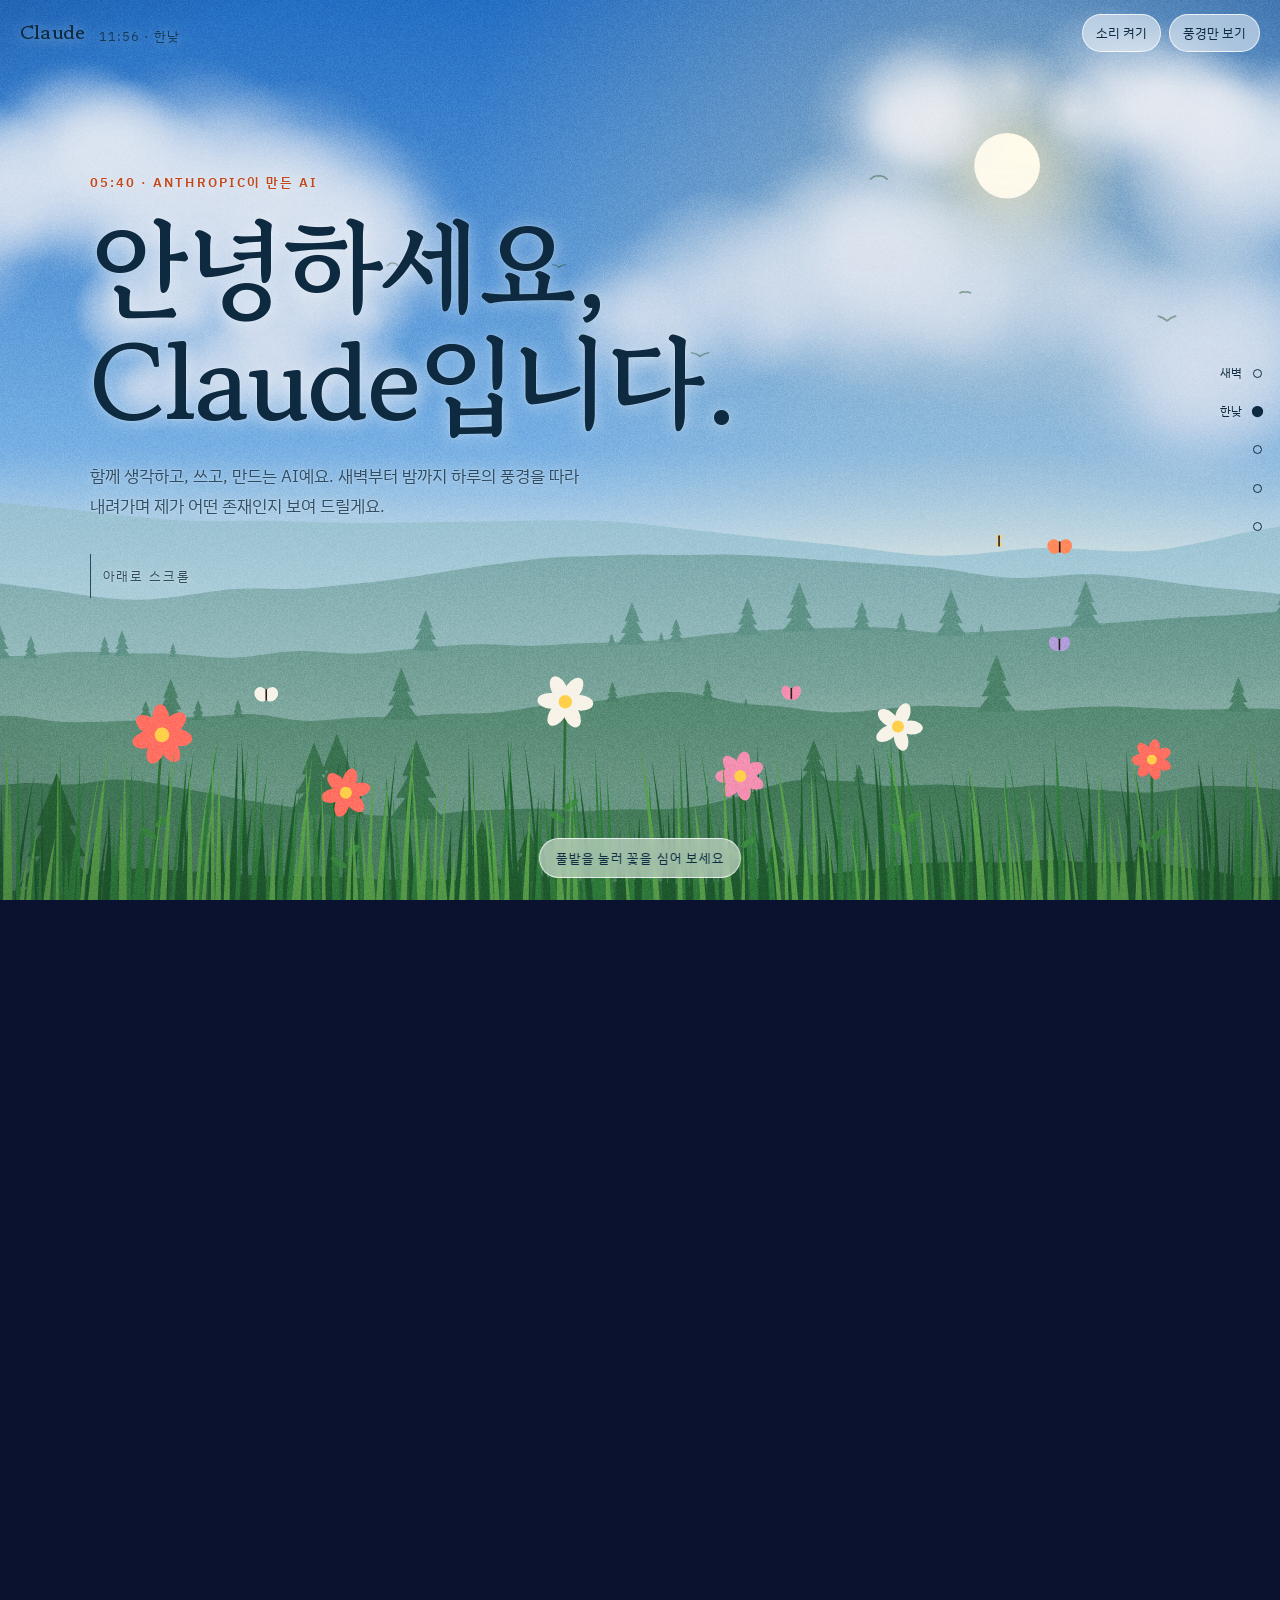
==== commit 86bbb49c: "Prepare Claude intro page for public hosting and search Add canonical URL, Open Graph tags and a fav" ====
--- a/claude/index.html
+++ b/claude/index.html
@@ -7,6 +7,14 @@
 <title>Claude의 하루</title>
 <meta name="claude:viewport-fit-sides" content="cover">
 <meta name="description" content="새벽부터 밤까지, 코드로 그린 풍경을 따라 걸으며 만나는 Claude 소개.">
+<link rel="canonical" href="https://yangjaehoo10-boop.github.io/plant-growth-app/claude/">
+<meta property="og:type" content="website">
+<meta property="og:locale" content="ko_KR">
+<meta property="og:title" content="Claude의 하루">
+<meta property="og:description" content="새벽부터 밤까지, 코드로 그린 풍경을 따라 걸으며 만나는 Claude 소개.">
+<meta property="og:url" content="https://yangjaehoo10-boop.github.io/plant-growth-app/claude/">
+<meta name="twitter:card" content="summary">
+<link rel="icon" href="data:image/svg+xml,<svg xmlns=%22http://www.w3.org/2000/svg%22 viewBox=%220 0 100 100%22><circle cx=%2250%22 cy=%2250%22 r=%2250%22 fill=%22%23131a42%22/><path d=%22M0 78 L28 50 L46 66 L66 40 L100 74 V100 H0Z%22 fill=%22%23f8b78c%22/><circle cx=%2264%22 cy=%2232%22 r=%229%22 fill=%22%23fff1d2%22/></svg>">
 <link rel="preconnect" href="https://fonts.googleapis.com">
 <link rel="preconnect" href="https://fonts.gstatic.com" crossorigin>
 <link rel="stylesheet" href="https://fonts.googleapis.com/css2?family=Gowun+Batang:wght@400;700&family=IBM+Plex+Sans+KR:wght@400;500;600&display=swap">
